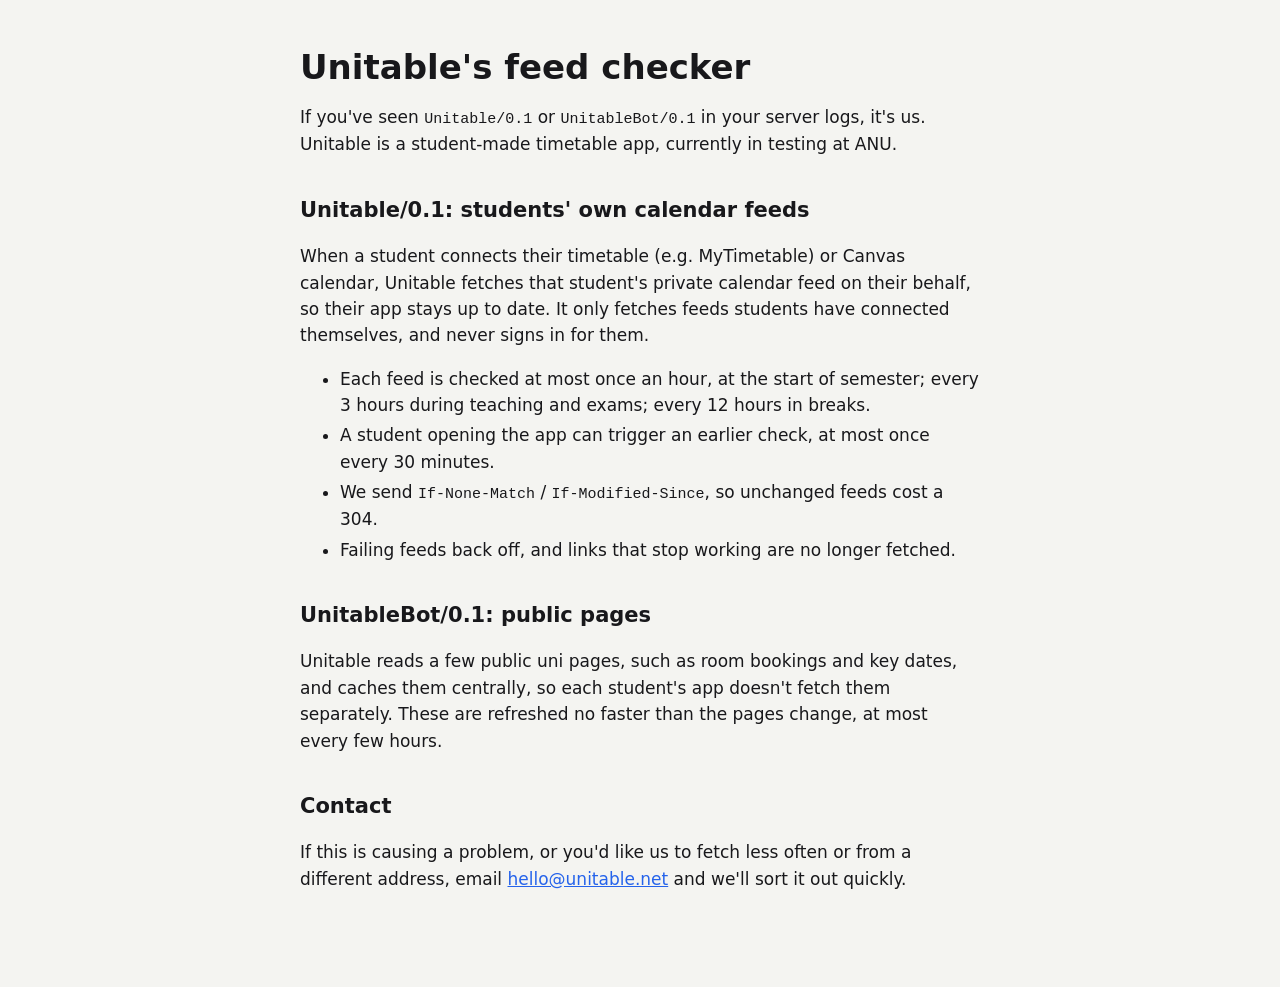
==== bot/index.html @ f1e3ea3b "Move to unitable.net: site contact, bot page, user agents and calendar UIDs" ====
<!doctype html>
<html lang="en-AU">
<head>
<meta charset="utf-8">
<meta name="viewport" content="width=device-width, initial-scale=1">
<title>Unitable's feed checker</title>
<meta name="description" content="What the Unitable and UnitableBot user agents are, how often they fetch, and how to contact us.">
<style>
  :root { --bg: #F4F4F1; --text: #18181B; --muted: #5F5F66; --link: #2563EB; }
  @media (prefers-color-scheme: dark) { :root { --bg: #0E0E10; --text: #F2F2F3; --muted: #A1A1AA; --link: #7AA2FF; } }
  body { margin: 0; background: var(--bg); color: var(--text); font: 17px/1.55 -apple-system, BlinkMacSystemFont, "Segoe UI", Roboto, system-ui, sans-serif; }
  main { max-width: 680px; margin: 0 auto; padding: 48px 16px 80px; }
  h1 { font-size: 34px; line-height: 1.15; margin: 0 0 16px; }
  h2 { font-size: 21px; margin: 36px 0 8px; }
  li { margin: 4px 0; }
  code { font-size: 15px; }
  a { color: var(--link); }
</style>
</head>
<body>
<main>
<h1>Unitable's feed checker</h1>
<p>If you've seen <code>Unitable/0.1</code> or <code>UnitableBot/0.1</code> in your server logs, it's us. Unitable is a student-made timetable app, currently in testing at ANU.</p>

<h2>Unitable/0.1: students' own calendar feeds</h2>
<p>When a student connects their timetable (e.g. MyTimetable) or Canvas calendar, Unitable fetches that student's private calendar feed on their behalf, so their app stays up to date. It only fetches feeds students have connected themselves, and never signs in for them.</p>
<ul>
  <li>Each feed is checked at most once an hour, at the start of semester; every 3 hours during teaching and exams; every 12 hours in breaks.</li>
  <li>A student opening the app can trigger an earlier check, at most once every 30 minutes.</li>
  <li>We send <code>If-None-Match</code> / <code>If-Modified-Since</code>, so unchanged feeds cost a 304.</li>
  <li>Failing feeds back off, and links that stop working are no longer fetched.</li>
</ul>

<h2>UnitableBot/0.1: public pages</h2>
<p>Unitable reads a few public uni pages, such as room bookings and key dates, and caches them centrally, so each student's app doesn't fetch them separately. These are refreshed no faster than the pages change, at most every few hours.</p>

<h2>Contact</h2>
<p>If this is causing a problem, or you'd like us to fetch less often or from a different address, email <a href="mailto:hello@unitable.net">hello@unitable.net</a> and we'll sort it out quickly.</p>
</main>
</body>
</html>
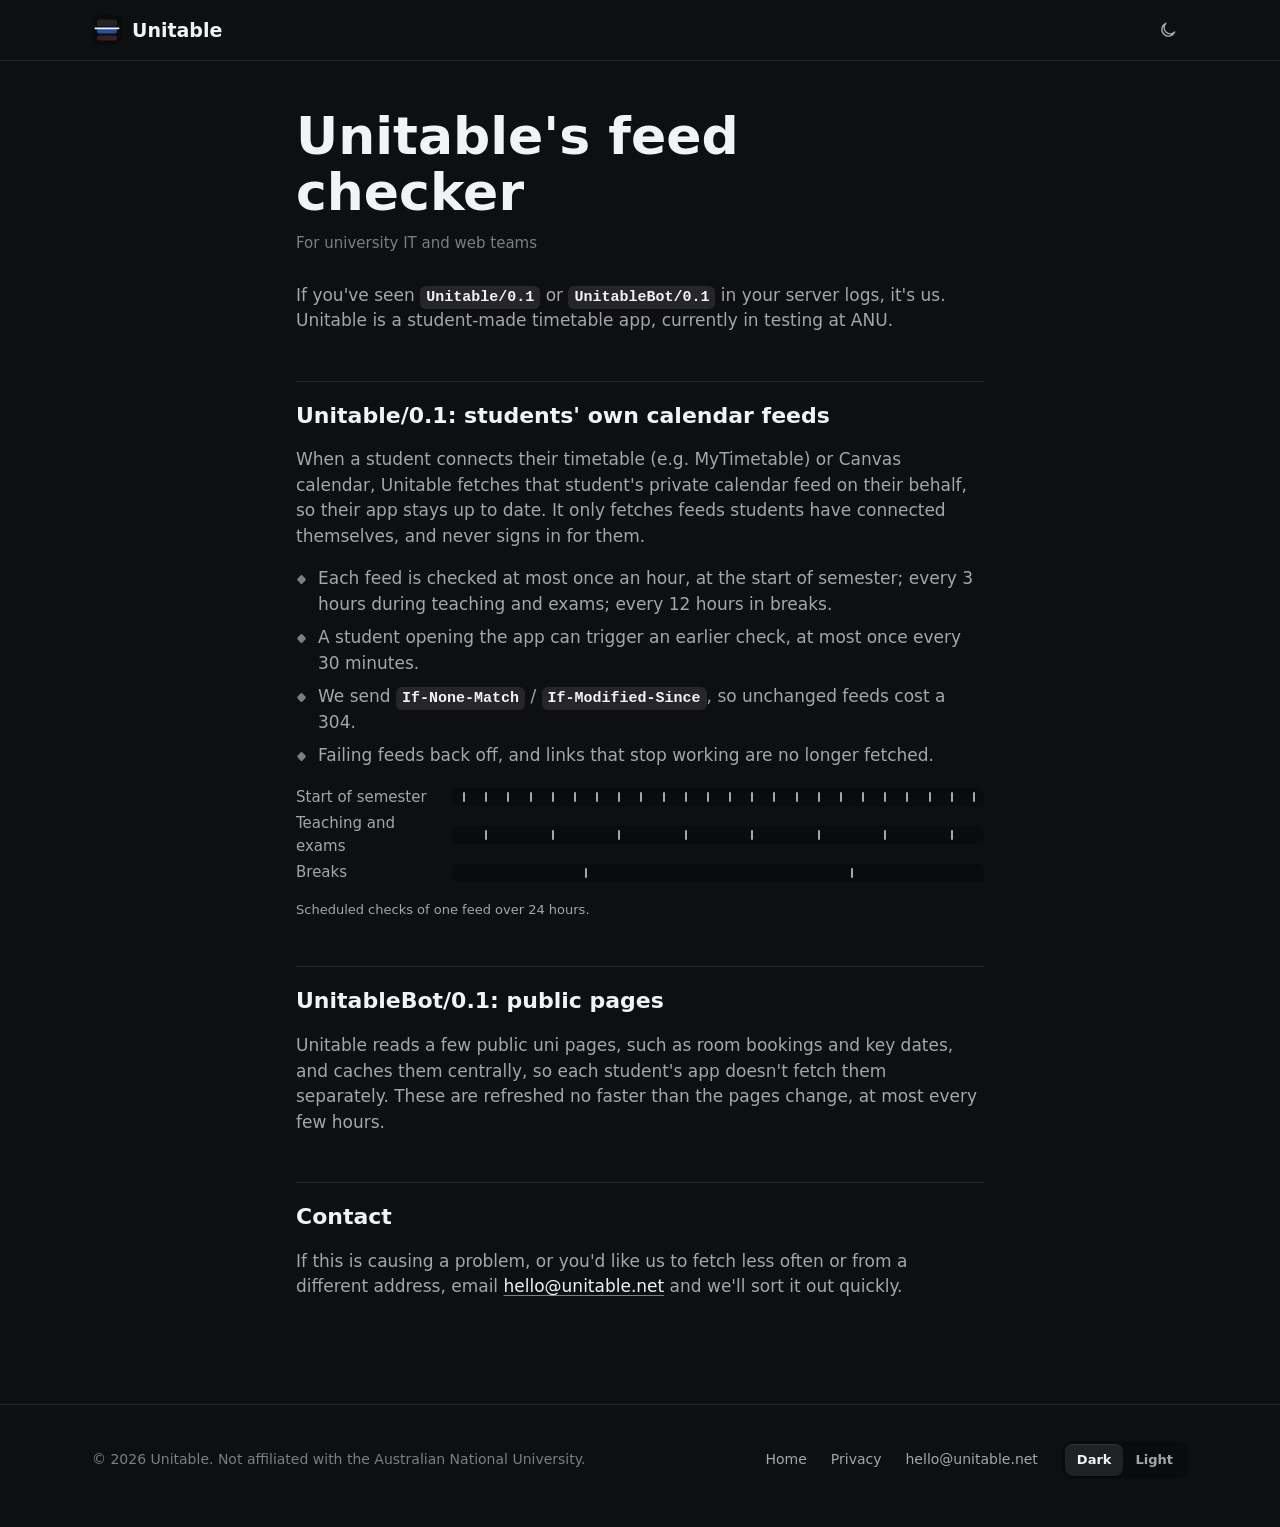
==== commit bdc8b463: "Site: remake unitable.net in the Temporal Tactility identity Dark by default (light is opt-in and re" ====
--- a/bot/index.html
+++ b/bot/index.html
@@ -2,24 +2,46 @@
 <html lang="en-AU">
 <head>
 <meta charset="utf-8">
-<meta name="viewport" content="width=device-width, initial-scale=1">
+<meta name="viewport" content="width=device-width, initial-scale=1, viewport-fit=cover">
 <title>Unitable's feed checker</title>
 <meta name="description" content="What the Unitable and UnitableBot user agents are, how often they fetch, and how to contact us.">
-<style>
-  :root { --bg: #F4F4F1; --text: #18181B; --muted: #5F5F66; --link: #2563EB; }
-  @media (prefers-color-scheme: dark) { :root { --bg: #0E0E10; --text: #F2F2F3; --muted: #A1A1AA; --link: #7AA2FF; } }
-  body { margin: 0; background: var(--bg); color: var(--text); font: 17px/1.55 -apple-system, BlinkMacSystemFont, "Segoe UI", Roboto, system-ui, sans-serif; }
-  main { max-width: 680px; margin: 0 auto; padding: 48px 16px 80px; }
-  h1 { font-size: 34px; line-height: 1.15; margin: 0 0 16px; }
-  h2 { font-size: 21px; margin: 36px 0 8px; }
-  li { margin: 4px 0; }
-  code { font-size: 15px; }
-  a { color: var(--link); }
-</style>
+<meta name="theme-color" content="#0e0f11">
+<link rel="icon" href="/icon.svg" type="image/svg+xml">
+<link rel="apple-touch-icon" href="/apple-touch-icon.png">
+<script>
+  (function () {
+    var d = document.documentElement, q = /[?&]theme=(light|dark)\b/.exec(location.search), t = q && q[1];
+    d.classList.add('js');
+    try { t = t || localStorage.getItem('unitable-theme'); } catch (e) {}
+    if (t === 'light') { d.dataset.theme = 'light'; document.querySelector('meta[name=theme-color]').content = '#f8f9fa'; }
+  })();
+</script>
+<link rel="stylesheet" href="/assets/site.css">
+<script src="/assets/theme.js" defer></script>
 </head>
 <body>
-<main>
+<svg width="0" height="0" style="position:absolute" aria-hidden="true">
+  <symbol id="i-sun" viewBox="0 0 24 24"><circle cx="12" cy="12" r="4"/><path d="M12 2.5v2M12 19.5v2M2.5 12h2M19.5 12h2M5.3 5.3l1.4 1.4M17.3 17.3l1.4 1.4M5.3 18.7l1.4-1.4M17.3 6.7l1.4-1.4"/></symbol>
+  <symbol id="i-moon" viewBox="0 0 24 24"><path d="M20 14.5A8 8 0 1 1 9.5 4a6.5 6.5 0 0 0 10.5 10.5z"/></symbol>
+</svg>
+<a class="skip" href="#main">Skip to content</a>
+
+<header class="nav">
+  <div class="wrap">
+    <a class="brand" href="/" aria-label="Unitable home">
+      <svg viewBox="0 0 30 30" aria-hidden="true"><rect width="30" height="30" rx="8" fill="var(--track)"/><rect x="5" y="4.5" width="20" height="7" rx="2.5" fill="var(--spent)"/><rect x="5" y="13.5" width="20" height="5" rx="2.5" fill="var(--h0-solid)"/><rect x="5" y="20.5" width="20" height="5" rx="2.5" fill="var(--h3-fill)"/><rect x="2.5" y="12.4" width="25" height="1.8" rx=".9" fill="var(--ink)"/></svg>
+      Unitable
+    </a>
+    <button class="theme-btn" type="button" data-theme-toggle aria-label="Use light appearance">
+      <svg class="icon moon"><use href="#i-moon"/></svg>
+      <svg class="icon sun"><use href="#i-sun"/></svg>
+    </button>
+  </div>
+</header>
+
+<main id="main" class="doc">
 <h1>Unitable's feed checker</h1>
+<p class="meta">For university IT and web teams</p>
 <p>If you've seen <code>Unitable/0.1</code> or <code>UnitableBot/0.1</code> in your server logs, it's us. Unitable is a student-made timetable app, currently in testing at ANU.</p>
 
 <h2>Unitable/0.1: students' own calendar feeds</h2>
@@ -30,6 +52,12 @@
   <li>We send <code>If-None-Match</code> / <code>If-Modified-Since</code>, so unchanged feeds cost a 304.</li>
   <li>Failing feeds back off, and links that stop working are no longer fetched.</li>
 </ul>
+<div class="rhythm" role="img" aria-label="Scheduled checks of one feed across a day: 24 at the start of semester, 8 during teaching and exams, 2 in breaks.">
+  <div><span>Start of semester</span><span class="bar" data-every="60"></span></div>
+  <div><span>Teaching and exams</span><span class="bar" data-every="180"></span></div>
+  <div><span>Breaks</span><span class="bar" data-every="720"></span></div>
+</div>
+<p class="fine">Scheduled checks of one feed over 24 hours.</p>
 
 <h2>UnitableBot/0.1: public pages</h2>
 <p>Unitable reads a few public uni pages, such as room bookings and key dates, and caches them centrally, so each student's app doesn't fetch them separately. These are refreshed no faster than the pages change, at most every few hours.</p>
@@ -37,5 +65,29 @@
 <h2>Contact</h2>
 <p>If this is causing a problem, or you'd like us to fetch less often or from a different address, email <a href="mailto:hello@unitable.net">hello@unitable.net</a> and we'll sort it out quickly.</p>
 </main>
+
+<footer>
+  <div class="wrap">
+    <span class="grow">© 2026 Unitable. Not affiliated with the Australian National University.</span>
+    <a href="/">Home</a>
+    <a href="/privacy/">Privacy</a>
+    <a href="mailto:hello@unitable.net">hello@unitable.net</a>
+    <span class="theme-seg" role="group" aria-label="Appearance (dark is recommended)">
+      <button type="button" data-theme-set="dark" aria-pressed="true">Dark</button>
+      <button type="button" data-theme-set="light" aria-pressed="false">Light</button>
+    </span>
+  </div>
+</footer>
+<script>
+  // Draw each rhythm as ticks across a day; static ticks, no animation.
+  document.querySelectorAll('.rhythm .bar').forEach(function (bar) {
+    var every = +bar.dataset.every;
+    for (var m = every / 2; m < 1440; m += every) {
+      var i = document.createElement('i');
+      i.style.left = (m / 1440 * 100) + '%';
+      bar.appendChild(i);
+    }
+  });
+</script>
 </body>
 </html>
--- a/assets/site.css
+++ b/assets/site.css
@@ -0,0 +1,641 @@
+/* Unitable · Temporal Tactility for the web.
+   Tokens mirror apps/flutter/lib/ui/tokens.dart. Dark is the default; light is opt-in.
+   Colour is for courses only: everything else is ink, tone steps and texture. */
+
+:root {
+  color-scheme: dark;
+  --page: #0e0f11;
+  --ground: #131416;
+  --track: #0a0b0c;
+  --sheet: #202124;
+  --bar: #1b1c1f;
+  --hair: rgba(255, 255, 255, 0.09);
+  --ink: #f2f3f5;
+  --ink2: #a2a6ad;
+  --ink3: #7a7e86;
+  --spent: #222327;
+  --spent-ink: #878b92;
+  --hatch: rgba(255, 255, 255, 0.09);
+  --hatch-edge: rgba(255, 255, 255, 0.14);
+  --lip: rgba(255, 255, 255, 0.09);
+  --shade: rgba(0, 0, 0, 0.6);
+  --soft: 0 0 0 transparent;
+  --bezel: #2a2b2f;
+  --urgent: #ff6259;
+  --free: #3fc97a;
+  --ghost: rgba(242, 243, 245, 0.1);
+
+  /* Course hues: accent, fill, ink, solid (accent toward black, as the live slab). */
+  --h0-acc: #2f6feb; --h0-fill: #1e2b45; --h0-ink: #86aeff; --h0-solid: #2250a9;
+  --h1-acc: #2e9d5b; --h1-fill: #1a3324; --h1-ink: #6ad89a; --h1-solid: #217142;
+  --h2-acc: #d9822b; --h2-fill: #37291b; --h2-ink: #ffb866; --h2-solid: #9c5e1f;
+  --h3-acc: #d6455d; --h3-fill: #3b1f26; --h3-ink: #ff8499; --h3-solid: #9a3243;
+  --h4-acc: #8a5cd6; --h4-fill: #2b2440; --h4-ink: #be9cff; --h4-solid: #634299;
+  --h5-acc: #1e9aae; --h5-fill: #163238; --h5-ink: #63d5e5; --h5-solid: #166f7d;
+  --h6-acc: #5457d1; --h6-fill: #24254a; --h6-ink: #a3a5ff; --h6-solid: #3c3e96;
+
+  /* Springs from lib/ui/motion.dart, sampled into CSS linear() easings. */
+  --snap: linear(0, 0.031, 0.11, 0.216, 0.335, 0.455, 0.568, 0.671, 0.761, 0.836, 0.896, 0.944, 0.979, 1.005, 1.022, 1.032, 1.037, 1.038, 1.037, 1.034, 1.03, 1.025, 1.021, 1.016, 1.012, 1.009, 1.006, 1.004, 1);
+  --snap-ms: 300ms;
+  --move: linear(0, 0.035, 0.12, 0.231, 0.352, 0.47, 0.58, 0.676, 0.759, 0.827, 0.881, 0.923, 0.954, 0.977, 0.994, 1.004, 1.01, 1.014, 1.015, 1.015, 1.014, 1.012, 1.01, 1.009, 1.007, 1.005, 1.004, 1.003, 1);
+  --move-ms: 420ms;
+  --page-ease: linear(0, 0.032, 0.11, 0.212, 0.321, 0.429, 0.53, 0.62, 0.698, 0.764, 0.819, 0.864, 0.9, 0.927, 0.949, 0.965, 0.977, 0.986, 0.992, 0.997, 1, 1.001, 1.002, 1.003, 1.003, 1.003, 1.003, 1.002, 1);
+  --page-ms: 450ms;
+  --rise: var(--move);
+  --rise-ms: 520ms;
+
+  --sans: system-ui, -apple-system, BlinkMacSystemFont, "SF Pro Text", "Segoe UI", Roboto, "Helvetica Neue", Arial, sans-serif;
+  --gutter: 16px;
+}
+
+/* Browsers without linear(): a plain ease-out, no overshoot. */
+@supports not (transition-timing-function: linear(0, 1)) {
+  :root { --snap: cubic-bezier(0.2, 0.8, 0.2, 1); --move: cubic-bezier(0.2, 0.8, 0.2, 1); --page-ease: cubic-bezier(0.2, 0.8, 0.2, 1); }
+}
+
+:root[data-theme="light"] {
+  color-scheme: light;
+  --page: #f8f9fa;
+  --ground: #f2f3f5;
+  --track: #e4e6ea;
+  --sheet: #ffffff;
+  --bar: #f8f8f9;
+  --hair: rgba(13, 14, 16, 0.1);
+  --ink: #0d0e10;
+  --ink2: #5b5f66;
+  --ink3: #80848b;
+  --spent: #d7d9dd;
+  --spent-ink: #6e727a;
+  --hatch: rgba(13, 14, 16, 0.07);
+  --hatch-edge: rgba(13, 14, 16, 0.11);
+  --lip: rgba(255, 255, 255, 0.75);
+  --shade: rgba(13, 14, 16, 0.09);
+  --soft: 0 2px 6px rgba(13, 14, 16, 0.08);
+  --bezel: #e9ebee;
+  --urgent: #c8322b;
+  --free: #2e9d5b;
+  --ghost: rgba(13, 14, 16, 0.07);
+
+  --h0-fill: #dce6fb; --h0-ink: #173f8f; --h0-solid: #2a64d4;
+  --h1-fill: #d6eedf; --h1-ink: #1b5e37; --h1-solid: #298d52;
+  --h2-fill: #f7e6d1; --h2-ink: #7a4a12; --h2-solid: #c37527;
+  --h3-fill: #f7dadf; --h3-ink: #8a1f33; --h3-solid: #c13e54;
+  --h4-fill: #e9dff8; --h4-ink: #4f2c8a; --h4-solid: #7c53c1;
+  --h5-fill: #d3ecf0; --h5-ink: #0f5c69; --h5-solid: #1b8b9d;
+  --h6-fill: #e0e0f8; --h6-ink: #2e3089; --h6-solid: #4c4fbc;
+}
+
+.h0 { --acc: var(--h0-acc); --fill: var(--h0-fill); --cink: var(--h0-ink); --solid: var(--h0-solid); }
+.h1 { --acc: var(--h1-acc); --fill: var(--h1-fill); --cink: var(--h1-ink); --solid: var(--h1-solid); }
+.h2 { --acc: var(--h2-acc); --fill: var(--h2-fill); --cink: var(--h2-ink); --solid: var(--h2-solid); }
+.h3 { --acc: var(--h3-acc); --fill: var(--h3-fill); --cink: var(--h3-ink); --solid: var(--h3-solid); }
+.h4 { --acc: var(--h4-acc); --fill: var(--h4-fill); --cink: var(--h4-ink); --solid: var(--h4-solid); }
+.h5 { --acc: var(--h5-acc); --fill: var(--h5-fill); --cink: var(--h5-ink); --solid: var(--h5-solid); }
+.h6 { --acc: var(--h6-acc); --fill: var(--h6-fill); --cink: var(--h6-ink); --solid: var(--h6-solid); }
+
+/* ---------- Base ---------- */
+
+*, *::before, *::after { box-sizing: border-box; }
+html { -webkit-text-size-adjust: 100%; text-size-adjust: 100%; scroll-padding-top: 76px; }
+body {
+  margin: 0;
+  background: var(--page);
+  color: var(--ink);
+  font: 17px/1.5 var(--sans);
+  -webkit-font-smoothing: antialiased;
+  overflow-x: hidden;
+}
+a { color: inherit; }
+img, svg { display: block; }
+button { font: inherit; color: inherit; background: none; border: 0; padding: 0; margin: 0; cursor: pointer; text-align: inherit; }
+:focus-visible { outline: 2px solid var(--ink); outline-offset: 3px; border-radius: 6px; }
+.tab-num, time { font-variant-numeric: tabular-nums; }
+.sr { position: absolute; width: 1px; height: 1px; overflow: hidden; clip: rect(0 0 0 0); clip-path: inset(50%); white-space: nowrap; }
+.skip { position: absolute; left: 16px; top: -60px; z-index: 50; background: var(--ink); color: var(--ground); padding: 10px 14px; border-radius: 10px; font-weight: 600; text-decoration: none; }
+.skip:focus { top: 12px; }
+.icon { width: 1em; height: 1em; fill: none; stroke: currentColor; stroke-width: 1.7; stroke-linecap: round; stroke-linejoin: round; flex: none; }
+
+.wrap { width: 100%; max-width: 1160px; margin: 0 auto; padding: 0 var(--gutter); }
+@media (min-width: 720px) { .wrap { padding: 0 32px; } }
+
+/* ---------- Controls ---------- */
+
+.btn {
+  display: inline-flex; align-items: center; justify-content: center; gap: 8px;
+  min-height: 48px; padding: 0 20px; border-radius: 12px;
+  background: var(--ink); color: var(--ground);
+  font-weight: 600; font-size: 17px; text-decoration: none; white-space: nowrap;
+  transition: transform var(--snap-ms) var(--snap), opacity 0.15s;
+}
+.btn:active, .ghost:active, .chip:active, .press:active { transform: scale(0.96); }
+.btn.small { min-height: 36px; padding: 0 14px; font-size: 15px; border-radius: 10px; }
+.ghost {
+  display: inline-flex; align-items: center; gap: 6px;
+  min-height: 34px; padding: 0 12px; border-radius: 10px;
+  background: var(--ghost); color: var(--ink);
+  box-shadow: inset 0 1px 0 var(--lip);
+  font-size: 13px; font-weight: 600; text-decoration: none; white-space: nowrap;
+  transition: transform var(--snap-ms) var(--snap);
+}
+.ghost.big { min-height: 48px; padding: 0 20px; font-size: 17px; border-radius: 12px; gap: 8px; }
+.ghost .icon { font-size: 14px; }
+
+.chip {
+  display: inline-flex; align-items: center; min-height: 34px; padding: 0 12px; border-radius: 10px;
+  background: var(--ghost); color: var(--ink); font-size: 13px; font-weight: 600; white-space: nowrap;
+  transition: transform var(--snap-ms) var(--snap), background-color 0.15s, color 0.15s;
+}
+.chip[aria-pressed="true"], .chip[aria-checked="true"] { background: var(--ink); color: var(--ground); }
+.chips { display: flex; gap: 8px; overflow-x: auto; scrollbar-width: none; padding: 2px; margin: -2px; }
+.chips::-webkit-scrollbar { display: none; }
+
+.inkcircle { display: grid; place-items: center; width: 40px; height: 40px; border-radius: 50%; background: var(--ink); color: var(--ground); flex: none; transition: transform var(--snap-ms) var(--snap); }
+.inkcircle:active { transform: scale(0.92); }
+.inkcircle .icon { font-size: 18px; }
+
+/* ---------- Nav ---------- */
+
+.nav { position: sticky; top: 0; z-index: 20; background: var(--page); box-shadow: 0 1px 0 var(--hair); }
+.nav .wrap { display: flex; align-items: center; gap: 8px; height: 60px; }
+.brand { display: flex; align-items: center; gap: 10px; font-weight: 700; font-size: 19px; text-decoration: none; margin-right: auto; }
+.brand svg { width: 30px; height: 30px; border-radius: 8px; }
+.nav .links { display: none; gap: 4px; }
+.nav .links a { color: var(--ink2); text-decoration: none; font-size: 15px; font-weight: 500; padding: 8px 10px; border-radius: 8px; }
+.nav .links a:hover { color: var(--ink); }
+@media (min-width: 760px) { .nav .links { display: flex; } }
+.theme-btn { display: grid; place-items: center; width: 40px; height: 40px; border-radius: 10px; color: var(--ink2); }
+.theme-btn:hover { color: var(--ink); background: var(--ghost); }
+.theme-btn .icon { font-size: 20px; }
+.theme-btn .sun { display: none; }
+:root[data-theme="light"] .theme-btn .sun { display: block; }
+:root[data-theme="light"] .theme-btn .moon { display: none; }
+
+/* ---------- Type ---------- */
+
+h1, h2, h3 { margin: 0; font-weight: 700; }
+h1 { font-size: clamp(44px, 10.5vw, 86px); line-height: 1.02; }
+h2 { font-size: clamp(32px, 5.4vw, 52px); line-height: 1.06; }
+h3 { font-size: 19px; line-height: 1.3; font-weight: 600; }
+.dim { color: var(--ink2); }
+.lead { font-size: clamp(18px, 2.2vw, 21px); color: var(--ink2); max-width: 32em; margin: 20px 0 28px; }
+.kicker { display: inline-flex; align-items: center; gap: 8px; color: var(--ink2); font-size: 15px; font-weight: 600; margin-bottom: 16px; }
+.kicker .icon { font-size: 20px; }
+.sub { color: var(--ink2); font-size: 19px; max-width: 30em; margin: 16px 0 0; }
+.fine { font-size: 13px; color: var(--ink3); }
+.points { list-style: none; padding: 0; margin: 24px 0 0; display: grid; gap: 10px; color: var(--ink2); }
+.points li { display: flex; gap: 12px; }
+.points li::before { content: ""; flex: none; width: 8px; height: 8px; margin-top: 9px; transform: rotate(45deg); border-radius: 1.5px; background: var(--ink3); }
+
+/* ---------- Hero ---------- */
+
+.hero { padding: 40px 0 56px; }
+.hero .wrap { display: grid; gap: 40px; align-items: start; }
+.hero-copy { padding-top: 8px; }
+.eyebrow { display: inline-flex; align-items: center; gap: 10px; color: var(--ink2); font-size: 15px; font-weight: 500; margin-bottom: 18px; }
+.eyebrow .mini { width: 26px; height: 22px; }
+.cta { display: flex; flex-wrap: wrap; gap: 12px; }
+.note { margin-top: 16px; font-size: 14px; color: var(--ink3); }
+.hero-demo { display: flex; flex-direction: column; align-items: center; gap: 14px; min-width: 0; }
+@media (min-width: 960px) {
+  .hero { padding: 64px 0 88px; }
+  .hero .wrap { grid-template-columns: minmax(0, 1fr) 440px; gap: 64px; }
+  .hero-copy { position: sticky; top: 120px; padding-top: 72px; }
+}
+
+/* Arrival: the hero's parts rise in layers, once. Without JS nothing is hidden. */
+.js .rise { animation: rise var(--rise-ms) var(--rise) both; animation-delay: calc(var(--i, 0) * 55ms + 60ms); }
+@keyframes rise { from { opacity: 0; transform: translateY(22px); } to { opacity: 1; transform: none; } }
+@keyframes fade { from { opacity: 0; } to { opacity: 1; } }
+
+/* ---------- The phone ---------- */
+
+.phone {
+  width: min(424px, 100%);
+  border-radius: 52px;
+  padding: 9px;
+  background: #050506;
+  box-shadow: 0 0 0 1px var(--bezel), var(--soft);
+}
+:root[data-theme="light"] .phone { box-shadow: 0 0 0 1px rgba(13, 14, 16, 0.25), 0 24px 48px rgba(13, 14, 16, 0.14); }
+.screen { position: relative; background: var(--ground); border-radius: 43px; overflow: hidden; display: flex; flex-direction: column; }
+.status { display: flex; align-items: center; justify-content: space-between; height: 50px; padding: 6px 30px 0 34px; font-size: 16px; font-weight: 600; }
+.status .island { position: absolute; left: 50%; top: 11px; width: 108px; height: 31px; margin-left: -54px; background: #000; border-radius: 20px; }
+.status .bars { display: flex; gap: 6px; align-items: center; }
+.status .bars svg { height: 12px; width: auto; fill: currentColor; }
+@media (max-width: 459px) {
+  .phone { width: calc(100% + 8px); margin: 0 -4px; border-radius: 30px; padding: 0; background: none; box-shadow: 0 0 0 3px var(--bezel); }
+  :root[data-theme="light"] .phone { box-shadow: 0 0 0 3px var(--bezel), var(--soft); }
+  .screen { border-radius: 28px; }
+  .status { display: none; }
+  .app { padding-top: 18px; }
+}
+
+.app { padding: 8px 14px 0 6px; }
+.app-head { padding: 0 2px 0 10px; }
+.dateline { font-size: 15px; color: var(--ink2); }
+.answer { font-size: clamp(22px, 6.6vw, 28px); line-height: 1.15; font-weight: 700; font-variant-numeric: tabular-nums; margin: 2px 0 4px; min-height: 1.15em; }
+.answer .c { color: var(--cink); }
+.answer .d { color: var(--ink2); }
+.answer .u { color: var(--urgent); }
+.answer-sub { font-size: 15px; color: var(--ink2); min-height: 1.3em; line-height: 1.3; }
+.answer-sub .c { color: var(--cink); }
+.answer-sub .u { color: var(--urgent); font-weight: 600; }
+
+/* Day ruler: each weekday as a miniature track. */
+.ruler { position: relative; display: grid; grid-template-columns: repeat(5, 1fr); margin: 16px 0 14px 10px; }
+.ruler button { display: flex; flex-direction: column; align-items: center; gap: 5px; padding: 2px 0 10px; min-height: 44px; border-radius: 10px; }
+.ruler .wd { font-size: 12px; font-weight: 600; color: var(--ink3); }
+.ruler .num { font-size: 17px; font-weight: 500; color: var(--ink2); font-variant-numeric: tabular-nums; }
+.ruler [aria-current="date"] .wd, .ruler [aria-pressed="true"] .wd { color: var(--ink); }
+.ruler [aria-pressed="true"] .num { color: var(--ink); font-weight: 600; }
+.ruler .mark { position: absolute; left: 0; bottom: 2px; width: 20%; display: flex; justify-content: center; pointer-events: none; transition: transform var(--snap-ms) var(--snap); }
+.ruler .mark::before { content: ""; width: 20px; height: 2.5px; border-radius: 2px; background: var(--ink); }
+.mini { position: relative; width: 26px; height: 22px; border-radius: 5px; background: var(--track); overflow: hidden; }
+.mini i { position: absolute; left: 3px; right: 3px; border-radius: 1.5px; background: var(--acc); min-height: 2px; }
+.mini i.gone { background: var(--ink3); opacity: 0.45; }
+.mini b { position: absolute; left: 0; right: 0; height: 1.5px; background: var(--ink); }
+
+/* The day: a time column and a recessed track. */
+.day-wrap { position: relative; }
+.day { position: relative; padding-left: 60px; transition: opacity 0.18s; }
+.day.enter { animation: day-in var(--page-ms) var(--page-ease) both; }
+.day.enter.back { animation-name: day-in-back; }
+@keyframes day-in { from { opacity: 0; transform: translateX(28px); } to { opacity: 1; transform: none; } }
+@keyframes day-in-back { from { opacity: 0; transform: translateX(-28px); } to { opacity: 1; transform: none; } }
+.track { position: relative; background: var(--track); border-radius: 14px; padding: 4px; display: flex; flex-direction: column; gap: 4px; }
+.piece { position: relative; }
+.tlabel { position: absolute; left: -64px; width: 52px; top: 1px; text-align: right; font-size: 15px; font-weight: 600; line-height: 1.2; color: var(--ink); font-variant-numeric: tabular-nums; pointer-events: none; }
+.tlabel small { display: block; font-size: 12px; font-weight: 400; color: var(--ink3); }
+.tlabel.past { color: var(--ink3); }
+.day-end { padding: 8px 0 0 64px; font-size: 13px; color: var(--ink3); font-variant-numeric: tabular-nums; }
+
+/* Now line: 2 px ink with an ink time tab. */
+.now { position: absolute; left: -10px; right: -4px; height: 2px; margin-top: -1px; background: var(--ink); z-index: 3; pointer-events: none; }
+.now-tab { position: absolute; left: -54px; top: -9px; width: 52px; display: flex; justify-content: flex-end; }
+.now-tab span { height: 20px; padding: 0 6px; border-radius: 6px; background: var(--ink); color: var(--ground); font-size: 12px; font-weight: 700; line-height: 20px; font-variant-numeric: tabular-nums; box-shadow: 0 0 0 3px var(--ground); }
+.now.outside { position: relative; left: 50px; right: auto; width: calc(100% - 50px); margin: 10px 0; }
+.now.outside .now-tab { left: -54px; }
+
+/* Slabs */
+.slab {
+  position: relative; border-radius: 10px; overflow: hidden;
+  background: var(--fill);
+  box-shadow: 0 1px 0 var(--shade), var(--soft), 0 0 0 0 var(--bezel);
+  transition: box-shadow var(--move-ms) var(--move), background-color 0.2s;
+}
+.slab::after { content: ""; position: absolute; inset: 0; border-radius: inherit; box-shadow: inset 0 1px 0 var(--lip); pointer-events: none; z-index: 2; }
+.slab.open { box-shadow: 0 1px 0 var(--shade), var(--soft), 0 0 0 3px var(--bezel); }
+.slab.live { background: var(--solid); }
+.slab.past { background: var(--spent); }
+.slab .spent { position: absolute; left: 0; right: 0; top: 0; height: var(--sp, 0px); background: var(--spent); }
+.slab .hit { position: absolute; left: 0; right: 0; top: 0; height: var(--bh); z-index: 1; border-radius: 10px; }
+.slab .hit:focus-visible { outline-offset: -2px; }
+.hd { position: absolute; left: 0; right: 0; top: 0; height: var(--bh); padding: 7px 10px 5px; pointer-events: none; }
+.hd.a { clip-path: inset(var(--sp, 0px) 0 0 0); }
+.hd.s { clip-path: inset(0 0 calc(var(--bh) - var(--sp, 0px)) 0); }
+.hd .l1 { display: flex; align-items: baseline; gap: 8px; white-space: nowrap; }
+.hd .code { font-size: 17px; font-weight: 700; font-variant-numeric: tabular-nums; }
+.hd .act { font-size: 15px; font-weight: 500; overflow: hidden; text-overflow: ellipsis; flex: 1; min-width: 0; }
+.hd .l2 { margin-top: 2px; font-size: 13px; white-space: nowrap; overflow: hidden; text-overflow: ellipsis; }
+.hd .who { display: flex; gap: 4px; margin-top: 6px; }
+/* Inks: ahead (on course colour) and spent (on grey). */
+.hd.a .code { color: var(--cink); } .hd.a .act { color: var(--ink); } .hd.a .l2 { color: var(--ink2); }
+.live .hd.a .code, .live .hd.a .act { color: #fff; } .live .hd.a .l2 { color: rgba(255, 255, 255, 0.82); }
+.hd.s .code { color: var(--cink); } .hd.s .act { color: var(--ink2); } .hd.s .l2 { color: var(--ink3); }
+.past .hd.s .code, .past .hd.s .act, .past .hd.s .l2 { color: var(--spent-ink); }
+.left-tag { position: absolute; right: 10px; z-index: 1; font-size: 12px; font-weight: 600; color: #fff; font-variant-numeric: tabular-nums; pointer-events: none; }
+.slab .body { height: var(--bh); }
+.dt { height: 0; overflow: hidden; transition: height var(--move-ms) var(--move); position: relative; z-index: 1; }
+.dt-in { padding: 2px 10px 10px; display: grid; gap: 8px; opacity: 0; transition: opacity 0.12s; }
+.open .dt-in { opacity: 1; transition: opacity 0.16s 0.12s; }
+.dt-rule { height: 1px; background: currentColor; opacity: 0.18; margin: 0 0 4px; }
+.dt .when { font-size: 13px; font-weight: 600; font-variant-numeric: tabular-nums; }
+.dt .when span { font-weight: 400; opacity: 0.8; }
+.dt .where { font-size: 15px; font-weight: 600; line-height: 1.3; }
+.dt .where small { display: block; font-size: 13px; font-weight: 400; opacity: 0.8; }
+.dt .with { display: flex; align-items: center; gap: 8px; font-size: 13px; }
+.dt .acts { display: flex; gap: 8px; margin-top: 2px; }
+.slab:not(.live) .dt { color: var(--ink); }
+.slab.past .dt { color: var(--spent-ink); }
+.live .dt { color: #fff; }
+.live .dt .ghost { background: rgba(255, 255, 255, 0.16); color: #fff; box-shadow: inset 0 1px 0 rgba(255, 255, 255, 0.12); }
+
+/* Avatars with a free dot in a cut-out ring. */
+.av { position: relative; display: inline-grid; place-items: center; width: var(--s, 24px); height: var(--s, 24px); border-radius: 50%; background: var(--acc); color: #fff; font-size: calc(var(--s, 24px) * 0.38); font-weight: 700; flex: none; }
+.av.free::after { content: ""; position: absolute; right: -2px; bottom: -2px; width: calc(var(--s, 24px) * 0.38); height: calc(var(--s, 24px) * 0.38); border-radius: 50%; background: var(--free); box-shadow: 0 0 0 2px var(--ring, var(--ground)); }
+
+/* Pleats: free time as open hatched texture, with the app's only dashed edge. */
+.pleat { position: relative; border-radius: 10px; transition: height var(--move-ms) var(--move); }
+.pleat::before, .pleat .shared {
+  content: ""; position: absolute; inset: 0; border-radius: inherit; background: var(--hatch); pointer-events: none;
+  -webkit-mask: url("data:image/svg+xml,%3Csvg xmlns='http://www.w3.org/2000/svg' width='9' height='9'%3E%3Cpath d='M-1 1l2-2M0 9l9-9M8 10l2-2' stroke='%23000' stroke-width='1.1'/%3E%3C/svg%3E") 0 0 / 9px 9px;
+  mask: url("data:image/svg+xml,%3Csvg xmlns='http://www.w3.org/2000/svg' width='9' height='9'%3E%3Cpath d='M-1 1l2-2M0 9l9-9M8 10l2-2' stroke='%23000' stroke-width='1.1'/%3E%3C/svg%3E") 0 0 / 9px 9px;
+}
+.pleat .shared { inset: auto 0; top: var(--s0); bottom: var(--s1); border-radius: 0; -webkit-mask-position: 4.5px 0; mask-position: 4.5px 0; opacity: var(--open, 0); transition: opacity 0.2s; }
+.pleat .edge { position: absolute; inset: 0; border: 1px dashed var(--hatch-edge); border-radius: inherit; pointer-events: none; }
+.pleat .hit { position: absolute; inset: 0; border-radius: inherit; z-index: 1; }
+.pleat .hit:focus-visible { outline-offset: -2px; }
+.pleat .txt { position: relative; padding: 8px 44px 0 12px; pointer-events: none; }
+.pleat .t1 { font-size: 15px; font-weight: 600; color: var(--ink2); line-height: 1.25; }
+.pleat .t2 { font-size: 13px; color: var(--ink3); white-space: nowrap; overflow: hidden; text-overflow: ellipsis; font-variant-numeric: tabular-nums; }
+.pleat .av { position: absolute; right: 12px; top: 12px; }
+.pleat .marks { position: absolute; inset: 0; pointer-events: none; opacity: var(--open, 0); transition: opacity 0.2s; }
+.pleat .marks span { position: absolute; right: 12px; font-size: 12px; color: var(--ink3); margin-top: -8px; }
+.pleat .rooms { position: absolute; left: 12px; bottom: 12px; z-index: 2; opacity: var(--open, 0); visibility: hidden; transition: opacity 0.2s, visibility 0s 0.2s; }
+.pleat.unfolded .rooms { visibility: visible; transition: opacity 0.2s 0.1s, visibility 0s; }
+.pleat.short .txt { padding-top: 6px; }
+.brk { position: absolute; top: 50%; width: 10px; height: 14px; margin-top: -7px; opacity: var(--fold, 1); transition: opacity 0.2s; pointer-events: none; }
+.brk.l { left: -7px; } .brk.r { right: -7px; }
+.brk path { fill: none; stroke-linecap: round; }
+.brk .bg { stroke: var(--track); stroke-width: 4; }
+.brk .fg { stroke: var(--ink3); stroke-width: 1.2; }
+
+/* Deadline stakes under the day. */
+.stakes { padding: 12px 0 6px; }
+.stakes h4 { margin: 8px 0 2px 64px; font-size: 13px; font-weight: 600; color: var(--ink2); }
+.stake { display: grid; grid-template-columns: 52px 22px minmax(0, 1fr) auto; gap: 0 10px; align-items: center; height: 40px; padding-right: 4px; font-size: 13px; }
+.stake .t { text-align: right; color: var(--urgent); font-weight: 600; font-variant-numeric: tabular-nums; }
+.stake .ti { white-space: nowrap; overflow: hidden; text-overflow: ellipsis; color: var(--ink2); }
+.stake .ti b { color: var(--ink); font-weight: 600; }
+.stake .ti .c { color: var(--cink); margin-left: 6px; }
+.stake .w { color: var(--ink2); }
+.stake .w.soon { color: var(--ink); font-weight: 600; }
+.stake .w.urgent { color: var(--urgent); font-weight: 600; }
+.tile { display: grid; place-items: center; width: var(--s, 22px); height: var(--s, 22px); border-radius: calc(var(--s, 22px) * 0.3); background: var(--fill); color: var(--cink); flex: none; transition: background-color 0.2s, color 0.2s, transform var(--snap-ms) var(--snap); }
+.tile .icon { font-size: calc(var(--s, 22px) * 0.6); stroke-width: 1.8; }
+.tile.soon { background: var(--ink); color: var(--ground); }
+.tile.urgent { background: var(--urgent); color: #fff; }
+.tile.done { background: var(--track); color: var(--ink3); }
+
+/* Tab bar */
+.tabbar { margin-top: 10px; display: grid; grid-template-columns: repeat(5, 1fr); background: var(--bar); box-shadow: 0 -1px 0 var(--hair); padding: 8px 4px 22px; }
+.tabbar a { display: flex; flex-direction: column; align-items: center; gap: 3px; font-size: 10px; font-weight: 500; color: var(--ink3); text-decoration: none; position: relative; padding-bottom: 6px; }
+.tabbar a .icon { font-size: 22px; stroke-width: 1.5; }
+.tabbar a[aria-current] { color: var(--ink); font-weight: 600; }
+.tabbar a[aria-current]::after { content: ""; position: absolute; bottom: 0; width: 20px; height: 2.5px; border-radius: 2px; background: var(--ink); }
+@media (max-width: 459px) { .tabbar { padding-bottom: 12px; } }
+
+/* Demo clock under the phone. */
+.clock { width: min(424px, 100%); display: grid; grid-template-columns: 40px 1fr; gap: 6px 12px; align-items: center; }
+.clock .read { display: flex; justify-content: space-between; font-size: 13px; color: var(--ink3); grid-column: 2; }
+.clock .read b { color: var(--ink); font-weight: 600; font-variant-numeric: tabular-nums; white-space: nowrap; }
+.clock .inkcircle { grid-row: span 2; }
+.range { -webkit-appearance: none; appearance: none; width: 100%; height: 28px; margin: 0; background: transparent; cursor: pointer; }
+.range::-webkit-slider-runnable-track { height: 22px; border-radius: 7px; background: var(--rbg, var(--track)); }
+.range::-moz-range-track { height: 22px; border-radius: 7px; background: var(--rbg, var(--track)); }
+.range::-webkit-slider-thumb { -webkit-appearance: none; width: 4px; height: 32px; margin-top: -5px; border-radius: 2px; background: var(--ink); box-shadow: 0 0 0 3px var(--ground); }
+.range::-moz-range-thumb { width: 4px; height: 32px; border: 0; border-radius: 2px; background: var(--ink); box-shadow: 0 0 0 3px var(--ground); }
+.range:focus-visible { outline: none; }
+.range:focus-visible::-webkit-slider-runnable-track { outline: 2px solid var(--ink); outline-offset: 3px; }
+.range:focus-visible::-moz-range-track { outline: 2px solid var(--ink); outline-offset: 3px; }
+
+/* ---------- Sections ---------- */
+
+.section { padding: 72px 0; box-shadow: 0 -1px 0 var(--hair); }
+@media (min-width: 960px) { .section { padding: 112px 0; } }
+.feature .wrap { display: grid; gap: 36px; align-items: center; }
+@media (min-width: 960px) {
+  .feature .wrap { grid-template-columns: minmax(0, 5fr) minmax(0, 6fr); gap: 72px; }
+  .feature.flip .copy { order: 2; }
+}
+.center { text-align: center; }
+.center .sub { margin-left: auto; margin-right: auto; }
+
+/* A demo surface: the app's ground, lifted off the page by a tone step and a lit edge. */
+.panel { background: var(--ground); border-radius: 24px; padding: 22px 16px 18px; box-shadow: inset 0 1px 0 var(--lip), 0 0 0 1px var(--hair), var(--soft); min-width: 0; }
+@media (min-width: 560px) { .panel { padding: 26px 24px 22px; } }
+.panel .answer { font-size: 26px; }
+.panel .eyeline { font-size: 13px; color: var(--ink2); margin-bottom: 2px; }
+.label { font-size: 13px; font-weight: 600; color: var(--ink2); margin: 22px 0 10px; display: flex; justify-content: space-between; align-items: baseline; }
+
+/* Answer-first moments */
+.moments { list-style: none; margin: 0; padding: 0; }
+.moments li { display: grid; grid-template-columns: 64px minmax(0, 1fr); gap: 2px 12px; padding: 14px 0; box-shadow: 0 1px 0 var(--hair); }
+.moments li:last-child { box-shadow: none; }
+.moments .now-tab { position: static; width: auto; grid-row: span 2; align-self: start; padding-top: 4px; }
+.moments .answer { font-size: 22px; margin: 0; }
+.moments .answer-sub { font-size: 13px; }
+.moments li.is-now .now-tab span { box-shadow: none; }
+.moments li:not(.is-now) .now-tab span { background: var(--track); color: var(--ink2); box-shadow: none; }
+
+/* Week view: the same tracks, side by side. */
+.week { display: grid; grid-template-columns: 22px repeat(5, minmax(0, 1fr)); gap: 0 6px; }
+.week .wh { text-align: center; padding-bottom: 8px; font-size: 12px; font-weight: 600; color: var(--ink3); line-height: 1.25; }
+.week .wh b { display: block; font-size: 17px; font-weight: 500; color: var(--ink2); font-variant-numeric: tabular-nums; }
+.week .wh.today { color: var(--ink); }
+.week .wh.today b { color: var(--ink); font-weight: 600; }
+.week .axis { position: relative; }
+.week .axis span { position: absolute; right: 0; font-size: 12px; color: var(--ink3); margin-top: -8px; font-variant-numeric: tabular-nums; }
+.wcol { position: relative; background: var(--track); border-radius: 12px; }
+.wslab { position: absolute; left: 4px; right: 4px; border-radius: 8px; background: var(--fill); padding: 5px 6px; overflow: hidden; box-shadow: inset 0 1px 0 var(--lip), 0 1px 0 var(--shade), var(--soft); text-align: left; transition: transform var(--snap-ms) var(--snap); }
+.wslab:active { transform: scale(0.96); }
+.wslab .spent { position: absolute; left: 0; right: 0; top: 0; height: var(--sp, 0px); background: var(--spent); }
+.wslab .wt { position: absolute; inset: 0; padding: 5px 6px; }
+.wslab .wt.a { clip-path: inset(var(--sp, 0px) 0 0 0); }
+.wslab .wt.s { clip-path: inset(0 0 calc(100% - var(--sp, 0px)) 0); }
+.wslab .wt span { display: block; line-height: 1.1; }
+.wslab .cl { font-size: 11px; font-weight: 600; color: var(--cink); }
+.wslab .cn { font-size: 17px; font-weight: 700; color: var(--cink); font-variant-numeric: tabular-nums; }
+.wslab .ca { font-size: 12px; color: var(--ink2); margin-top: 2px; white-space: nowrap; overflow: hidden; text-overflow: ellipsis; }
+.wslab.past { background: var(--spent); }
+.wslab.past .wt span { color: var(--spent-ink); }
+.wslab.live { background: var(--solid); }
+.wslab.live .wt.a .cl, .wslab.live .wt.a .cn { color: #fff; }
+.wslab.live .wt.a .ca { color: rgba(255, 255, 255, 0.82); }
+.wslab.live .wt.s .ca { color: var(--ink3); }
+.wcol .wnow { position: absolute; left: -3px; right: -3px; height: 2px; margin-top: -1px; background: var(--ink); z-index: 2; pointer-events: none; }
+@media (max-width: 420px) { .wslab .cn { font-size: 15px; } .wslab .wt { padding: 4px 5px; } }
+
+/* Due */
+.runway { position: relative; height: 58px; margin: 18px 0 6px; }
+.runway .bed { position: absolute; left: 0; right: 0; top: 14px; height: 18px; border-radius: 9px; background: var(--track); }
+.runway .mon { position: absolute; top: 14px; width: 1px; height: 18px; background: var(--hair); }
+.runway .lbl { position: absolute; top: 38px; font-size: 12px; color: var(--ink3); white-space: nowrap; }
+.runway .lbl.today { color: var(--ink); font-weight: 600; }
+.runway .rnow { position: absolute; top: 10px; width: 2px; height: 26px; background: var(--ink); margin-left: -1px; }
+.runway .dia { position: absolute; top: 17px; width: 12px; height: 12px; margin-left: -6px; transform: rotate(45deg); border-radius: 2px; background: var(--acc); box-shadow: 0 0 0 2px var(--track); transition: opacity 0.2s, transform var(--snap-ms) var(--snap); }
+.runway .dia.urgent { background: var(--urgent); }
+.runway .dia.off { opacity: 0.18; }
+.runway .dia.done { opacity: 0; transform: rotate(45deg) scale(0.4); }
+.group { background: var(--sheet); border-radius: 16px; box-shadow: inset 0 1px 0 var(--lip), var(--soft); overflow: hidden; }
+.row { display: grid; grid-template-columns: auto minmax(0, 1fr) auto; gap: 12px; align-items: center; padding: 10px 14px; min-height: 56px; box-shadow: 0 1px 0 var(--hair); }
+.row:last-child { box-shadow: none; }
+.row .tt { font-size: 15px; font-weight: 600; line-height: 1.25; white-space: nowrap; overflow: hidden; text-overflow: ellipsis; }
+.row .ss { font-size: 13px; color: var(--ink3); white-space: nowrap; overflow: hidden; text-overflow: ellipsis; }
+.row .ss .c { color: var(--cink); }
+.row .ww { text-align: right; font-size: 13px; font-weight: 600; font-variant-numeric: tabular-nums; }
+.row .ww small { display: block; font-size: 12px; font-weight: 400; color: var(--ink3); }
+.row .ww.urgent { color: var(--urgent); }
+.row.done .tt { color: var(--ink3); text-decoration: line-through; text-decoration-color: var(--ink3); }
+.row .tilebtn { border-radius: 10px; padding: 7px; margin: -7px; }
+.row .tilebtn:active .tile { transform: scale(0.9); }
+.row[hidden] { display: none; }
+.empty { padding: 16px 14px; font-size: 15px; color: var(--ink3); }
+.more { display: flex; width: 100%; justify-content: center; padding: 14px; font-size: 15px; font-weight: 600; color: var(--ink2); box-shadow: 0 -1px 0 var(--hair); }
+.more:hover { color: var(--ink); }
+
+/* Rooms */
+.search { display: flex; align-items: center; gap: 10px; height: 46px; padding: 0 14px; border-radius: 12px; background: var(--sheet); box-shadow: inset 0 1px 0 var(--lip), var(--soft); color: var(--ink3); margin: 16px 0 12px; }
+.search .icon { font-size: 18px; }
+.search input { flex: 1; min-width: 0; height: 100%; border: 0; background: none; color: var(--ink); font: inherit; font-size: 16px; outline: none; }
+.search input::placeholder { color: var(--ink3); }
+.search:focus-within { box-shadow: inset 0 1px 0 var(--lip), 0 0 0 2px var(--ink); }
+.bld { box-shadow: 0 1px 0 var(--hair); }
+.bld:last-child { box-shadow: none; }
+.bld > button { display: grid; grid-template-columns: 58px minmax(0, 1fr) 20px; gap: 12px; align-items: center; width: 100%; padding: 10px 14px; min-height: 60px; }
+.bld .big { font-size: 24px; font-weight: 700; line-height: 1; font-variant-numeric: tabular-nums; }
+.bld .big small { display: block; font-size: 12px; font-weight: 400; color: var(--ink3); margin-top: 3px; }
+.bld .nm { font-size: 15px; font-weight: 600; white-space: nowrap; overflow: hidden; text-overflow: ellipsis; }
+.bld .nm small { display: block; font-size: 13px; font-weight: 400; color: var(--ink3); }
+.bld .chev { color: var(--ink3); font-size: 16px; transition: transform var(--snap-ms) var(--snap); }
+.bld[data-open] .chev { transform: rotate(180deg); }
+.bld .rooms-list { height: 0; overflow: hidden; transition: height var(--move-ms) var(--move); }
+.bld .rooms-in { padding: 0 14px 12px 84px; display: grid; gap: 10px; }
+@media (max-width: 520px) { .bld .rooms-in { padding-left: 14px; } }
+.room { display: grid; grid-template-columns: minmax(0, 1fr) auto; gap: 4px 10px; font-size: 13px; color: var(--ink2); }
+.room > span:first-child { white-space: nowrap; overflow: hidden; text-overflow: ellipsis; }
+.room b { color: var(--ink); }
+.room b { font-weight: 600; font-size: 14px; }
+.room .until { color: var(--ink2); text-align: right; font-variant-numeric: tabular-nums; }
+.room .until.no { color: var(--ink3); }
+.strip { grid-column: 1 / -1; position: relative; height: 12px; border-radius: 4px; background: var(--track); overflow: hidden; }
+.strip .fr { position: absolute; top: 0; bottom: 0; }
+.strip .fr::before { content: ""; position: absolute; inset: 0; background: var(--hatch-edge);
+  -webkit-mask: url("data:image/svg+xml,%3Csvg xmlns='http://www.w3.org/2000/svg' width='6' height='6'%3E%3Cpath d='M-1 1l2-2M0 6l6-6M5 7l2-2' stroke='%23000'/%3E%3C/svg%3E") 0 0 / 6px 6px;
+  mask: url("data:image/svg+xml,%3Csvg xmlns='http://www.w3.org/2000/svg' width='6' height='6'%3E%3Cpath d='M-1 1l2-2M0 6l6-6M5 7l2-2' stroke='%23000'/%3E%3C/svg%3E") 0 0 / 6px 6px; }
+.strip .bk { position: absolute; top: 2px; bottom: 2px; border-radius: 2px; background: var(--ink3); opacity: 0.55; }
+.strip .sn { position: absolute; top: 0; bottom: 0; width: 2px; margin-left: -1px; background: var(--ink); }
+
+/* Friends: the together axis */
+.people { display: flex; flex-wrap: wrap; gap: 8px; margin-top: 16px; }
+.person { display: inline-flex; align-items: center; gap: 8px; min-height: 40px; padding: 0 14px 0 8px; border-radius: 20px; background: var(--ghost); font-size: 15px; font-weight: 600; color: var(--ink2); transition: transform var(--snap-ms) var(--snap), background-color 0.15s, color 0.15s; }
+.person:active { transform: scale(0.96); }
+.person .av { --s: 26px; opacity: 0.5; transition: opacity 0.15s; }
+.person[aria-pressed="true"] { background: var(--sheet); color: var(--ink); box-shadow: inset 0 1px 0 var(--lip), var(--soft); }
+.person[aria-pressed="true"] .av { opacity: 1; }
+.person[disabled] { cursor: default; }
+.fr-axis { position: relative; margin-top: 22px; padding-left: 36px; }
+.fr-axis .lanes { background: var(--track); border-radius: 12px; padding: 6px 10px; }
+.lanes-in { position: relative; }
+.arow { position: relative; display: flex; align-items: center; height: 34px; transition: height var(--move-ms) var(--move), opacity 0.2s; }
+.arow.hidden { height: 0; opacity: 0; pointer-events: none; }
+.arow .av { --s: 24px; position: absolute; left: -46px; top: 50%; margin-top: -12px; }
+.av.me { background: var(--ink); color: var(--ground); font-size: 8.5px; }
+.arow .lane { position: relative; flex: 1; height: 14px; }
+.arow .busy { position: absolute; top: 0; bottom: 0; border-radius: 5px; background: var(--ink3); opacity: 0.75; }
+.lanes-in .together { position: absolute; top: -2px; bottom: -2px; border-radius: 8px; border: 1px dashed var(--hatch-edge); }
+.lanes-in .together::before { content: ""; position: absolute; inset: 0; border-radius: inherit; background: var(--hatch-edge);
+  -webkit-mask: url("data:image/svg+xml,%3Csvg xmlns='http://www.w3.org/2000/svg' width='9' height='9'%3E%3Cpath d='M-1 1l2-2M0 9l9-9M8 10l2-2' stroke='%23000' stroke-width='1.1'/%3E%3C/svg%3E") 0 0 / 9px 9px;
+  mask: url("data:image/svg+xml,%3Csvg xmlns='http://www.w3.org/2000/svg' width='9' height='9'%3E%3Cpath d='M-1 1l2-2M0 9l9-9M8 10l2-2' stroke='%23000' stroke-width='1.1'/%3E%3C/svg%3E") 0 0 / 9px 9px; }
+.lanes-in .anow { position: absolute; top: -6px; bottom: -6px; width: 2px; margin-left: -1px; background: var(--ink); z-index: 2; }
+.fr-axis .ticks { position: relative; height: 24px; margin: 0 10px; }
+.fr-axis .ticks span { position: absolute; top: 6px; font-size: 12px; color: var(--ink3); transform: translateX(-50%); white-space: nowrap; font-variant-numeric: tabular-nums; }
+.fr-axis .ticks span:first-child { transform: none; }
+.fr-axis .ticks span:last-child { transform: translateX(-100%); }
+@media (max-width: 520px) { .fr-axis .ticks span:nth-child(even) { display: none; } }
+
+/* What a friend sees */
+.seg { position: relative; display: grid; grid-auto-flow: column; grid-auto-columns: 1fr; background: var(--track); border-radius: 12px; padding: 3px; }
+.seg button { position: relative; z-index: 1; min-height: 38px; border-radius: 9px; font-size: 13px; font-weight: 600; color: var(--ink2); text-align: center; padding: 0 6px; transition: color 0.15s; }
+.seg button[aria-checked="true"] { color: var(--ink); }
+.seg .thumb { position: absolute; top: 3px; bottom: 3px; left: 3px; border-radius: 9px; background: var(--sheet); box-shadow: inset 0 1px 0 var(--lip), 0 1px 0 var(--shade), var(--soft); transition: transform var(--snap-ms) var(--snap); }
+.seen { position: relative; margin-top: 14px; height: 64px; border-radius: 12px; background: var(--track); padding: 4px; }
+.seen .blk { position: absolute; top: 4px; bottom: 4px; border-radius: 8px; padding: 5px 7px; overflow: hidden; transition: background-color 0.2s, opacity 0.2s; box-shadow: inset 0 1px 0 var(--lip), 0 1px 0 var(--shade); }
+.seen .blk span { display: block; font-size: 11px; font-weight: 600; line-height: 1.15; transition: opacity 0.2s; }
+.seen .blk span + span { font-size: 15px; font-weight: 700; font-variant-numeric: tabular-nums; }
+.seen[data-v="full"] .blk { background: var(--fill); color: var(--cink); }
+.seen[data-v="busy"] .blk { background: var(--spent); color: var(--spent-ink); }
+.seen[data-v="none"] .blk { opacity: 0; }
+.seen[data-v="busy"] .blk span.code { opacity: 0; }
+.seen[data-v="full"] .blk span.busy { display: none; }
+.seen .blk span.busy { font-size: 12px; font-weight: 600; }
+.seen[data-v="busy"] .blk span.busy { position: absolute; top: 50%; left: 7px; transform: translateY(-50%); }
+.seen[data-v="busy"] .blk span.code + span { display: none; }
+.seen .nothing { position: absolute; inset: 0; display: grid; place-items: center; font-size: 13px; color: var(--ink3); opacity: 0; transition: opacity 0.2s; }
+.seen[data-v="none"] .nothing { opacity: 1; }
+.code-chip { display: inline-flex; align-items: center; gap: 10px; margin-top: 20px; padding: 10px 14px; border-radius: 12px; background: var(--ghost); box-shadow: inset 0 1px 0 var(--lip); font-size: 13px; color: var(--ink2); }
+.code-chip b { font-size: 17px; color: var(--ink); letter-spacing: 0.12em; font-variant-numeric: tabular-nums; }
+
+/* Steps, lists, FAQ */
+.steps { list-style: none; padding: 0; margin: 40px 0 0; display: grid; gap: 0; counter-reset: s; }
+.steps li { display: grid; align-content: start; grid-template-columns: 40px minmax(0, 1fr); gap: 4px 16px; padding: 20px 0; box-shadow: 0 -1px 0 var(--hair); counter-increment: s; }
+.steps li::before { content: counter(s); grid-row: span 2; display: grid; place-items: center; width: 36px; height: 36px; border-radius: 50%; background: var(--ink); color: var(--ground); font-weight: 700; font-size: 15px; }
+.steps p, .facts p { margin: 0; color: var(--ink2); }
+@media (min-width: 860px) {
+  .steps { grid-template-columns: repeat(3, 1fr); gap: 32px; }
+  .steps li { grid-template-columns: 1fr; padding-top: 24px; }
+  .steps li::before { grid-row: auto; margin-bottom: 8px; }
+}
+.facts { display: grid; margin-top: 40px; gap: 0 48px; }
+@media (min-width: 760px) { .facts { grid-template-columns: repeat(2, 1fr); } }
+@media (min-width: 1040px) { .facts { grid-template-columns: repeat(3, 1fr); } }
+.facts > div { display: grid; align-content: start; grid-template-columns: 28px minmax(0, 1fr); gap: 4px 14px; padding: 20px 0; box-shadow: 0 -1px 0 var(--hair); }
+.facts .icon { font-size: 24px; color: var(--ink2); grid-row: span 2; margin-top: 1px; }
+.facts a { text-decoration: underline; text-underline-offset: 3px; text-decoration-color: var(--ink3); }
+
+.faq { max-width: 760px; margin: 36px auto 0; }
+.faq details { box-shadow: 0 -1px 0 var(--hair); }
+.faq details:last-child { box-shadow: 0 -1px 0 var(--hair), 0 1px 0 var(--hair); }
+.faq summary { cursor: pointer; list-style: none; display: flex; justify-content: space-between; align-items: center; gap: 16px; padding: 18px 0; font-size: 19px; font-weight: 600; }
+.faq summary::-webkit-details-marker { display: none; }
+.faq summary .icon { font-size: 18px; color: var(--ink3); transition: transform var(--snap-ms) var(--snap); }
+.faq details[open] summary .icon { transform: rotate(45deg); }
+.faq details p { margin: -4px 0 20px; color: var(--ink2); max-width: 44em; }
+
+.closing { text-align: center; }
+.closing .cta { justify-content: center; margin-top: 28px; }
+
+footer { padding: 36px 0 48px; box-shadow: 0 -1px 0 var(--hair); font-size: 14px; color: var(--ink3); }
+footer .wrap { display: flex; flex-wrap: wrap; gap: 14px 24px; align-items: center; }
+footer .grow { flex: 1 1 260px; }
+footer a { color: var(--ink2); text-decoration: none; }
+footer a:hover { color: var(--ink); }
+.theme-seg { display: inline-grid; grid-auto-flow: column; background: var(--track); border-radius: 10px; padding: 3px; }
+.theme-seg button { min-height: 32px; padding: 0 12px; border-radius: 8px; font-size: 13px; font-weight: 600; color: var(--ink2); }
+.theme-seg button[aria-pressed="true"] { background: var(--sheet); color: var(--ink); box-shadow: inset 0 1px 0 var(--lip), 0 1px 0 var(--shade); }
+
+/* ---------- Document pages (privacy, bot) ---------- */
+
+.doc { max-width: 720px; margin: 0 auto; padding: 48px var(--gutter) 88px; }
+.doc h1 { font-size: clamp(36px, 7vw, 52px); line-height: 1.08; }
+.doc .meta { color: var(--ink3); font-size: 15px; margin: 12px 0 28px; }
+.doc h2 { font-size: 22px; line-height: 1.3; margin: 48px 0 10px; padding-top: 20px; box-shadow: 0 -1px 0 var(--hair); font-weight: 600; }
+.doc p, .doc li { color: var(--ink2); }
+.doc p strong, .doc li strong { color: var(--ink); font-weight: 600; }
+.doc a { text-decoration: underline; text-underline-offset: 3px; text-decoration-color: var(--ink3); color: var(--ink); }
+.doc ul { list-style: none; padding: 0; display: grid; gap: 8px; }
+.doc ul li { position: relative; padding-left: 22px; }
+.doc ul li::before { content: ""; position: absolute; left: 2px; top: 10px; width: 7px; height: 7px; transform: rotate(45deg); border-radius: 1.5px; background: var(--ink3); }
+.doc .summary li { padding-left: 0; }
+.doc .summary li::before { display: none; }
+.doc code { font: 600 15px/1 ui-monospace, "SF Mono", Menlo, Consolas, monospace; color: var(--ink); background: var(--ghost); padding: 3px 6px; border-radius: 6px; }
+.doc .summary { background: var(--ground); border-radius: 20px; padding: 6px 20px; box-shadow: inset 0 1px 0 var(--lip), 0 0 0 1px var(--hair), var(--soft); }
+.doc .summary li { padding: 10px 0; box-shadow: 0 -1px 0 var(--hair); }
+.doc .summary li:first-child { box-shadow: none; }
+.doc table { width: 100%; border-collapse: collapse; margin: 16px 0; font-size: 15px; }
+.doc th, .doc td { text-align: left; vertical-align: top; padding: 12px 12px 12px 0; box-shadow: 0 1px 0 var(--hair); }
+.doc th { font-weight: 600; color: var(--ink); }
+.doc td { color: var(--ink2); }
+.doc td:first-child { color: var(--ink); width: 46%; }
+@media (max-width: 560px) {
+  .doc table, .doc tbody, .doc tr, .doc td { display: block; width: 100% !important; }
+  .doc tr:first-child { display: none; }
+  .doc tr { padding: 12px 0; box-shadow: 0 1px 0 var(--hair); }
+  .doc td { box-shadow: none; padding: 2px 0; }
+}
+.rhythm { display: grid; gap: 4px; margin: 16px 0; }
+.rhythm div { display: grid; grid-template-columns: 9rem minmax(0, 1fr); gap: 12px; align-items: center; font-size: 15px; color: var(--ink2); }
+.rhythm .bar { position: relative; height: 18px; border-radius: 6px; background: var(--track); overflow: hidden; }
+.rhythm .bar i { position: absolute; top: 4px; bottom: 4px; width: 2px; border-radius: 1px; background: var(--ink2); }
+
+/* ---------- Reduced motion: springs become short fades ---------- */
+
+@media (prefers-reduced-motion: reduce) {
+  :root { --snap-ms: 1ms; --move-ms: 1ms; --page-ms: 180ms; }
+  .js .rise { animation: fade 0.2s ease-out both; animation-delay: 0s; }
+  .day.enter, .day.enter.back { animation: fade 0.18s ease-out both; }
+  .btn:active, .ghost:active, .chip:active, .press:active, .person:active, .wslab:active, .inkcircle:active { transform: none; opacity: 0.7; }
+  .dt-in, .open .dt-in { transition: opacity 0.15s; }
+  html { scroll-behavior: auto; }
+}
+@media (prefers-reduced-motion: no-preference) { html { scroll-behavior: smooth; } }
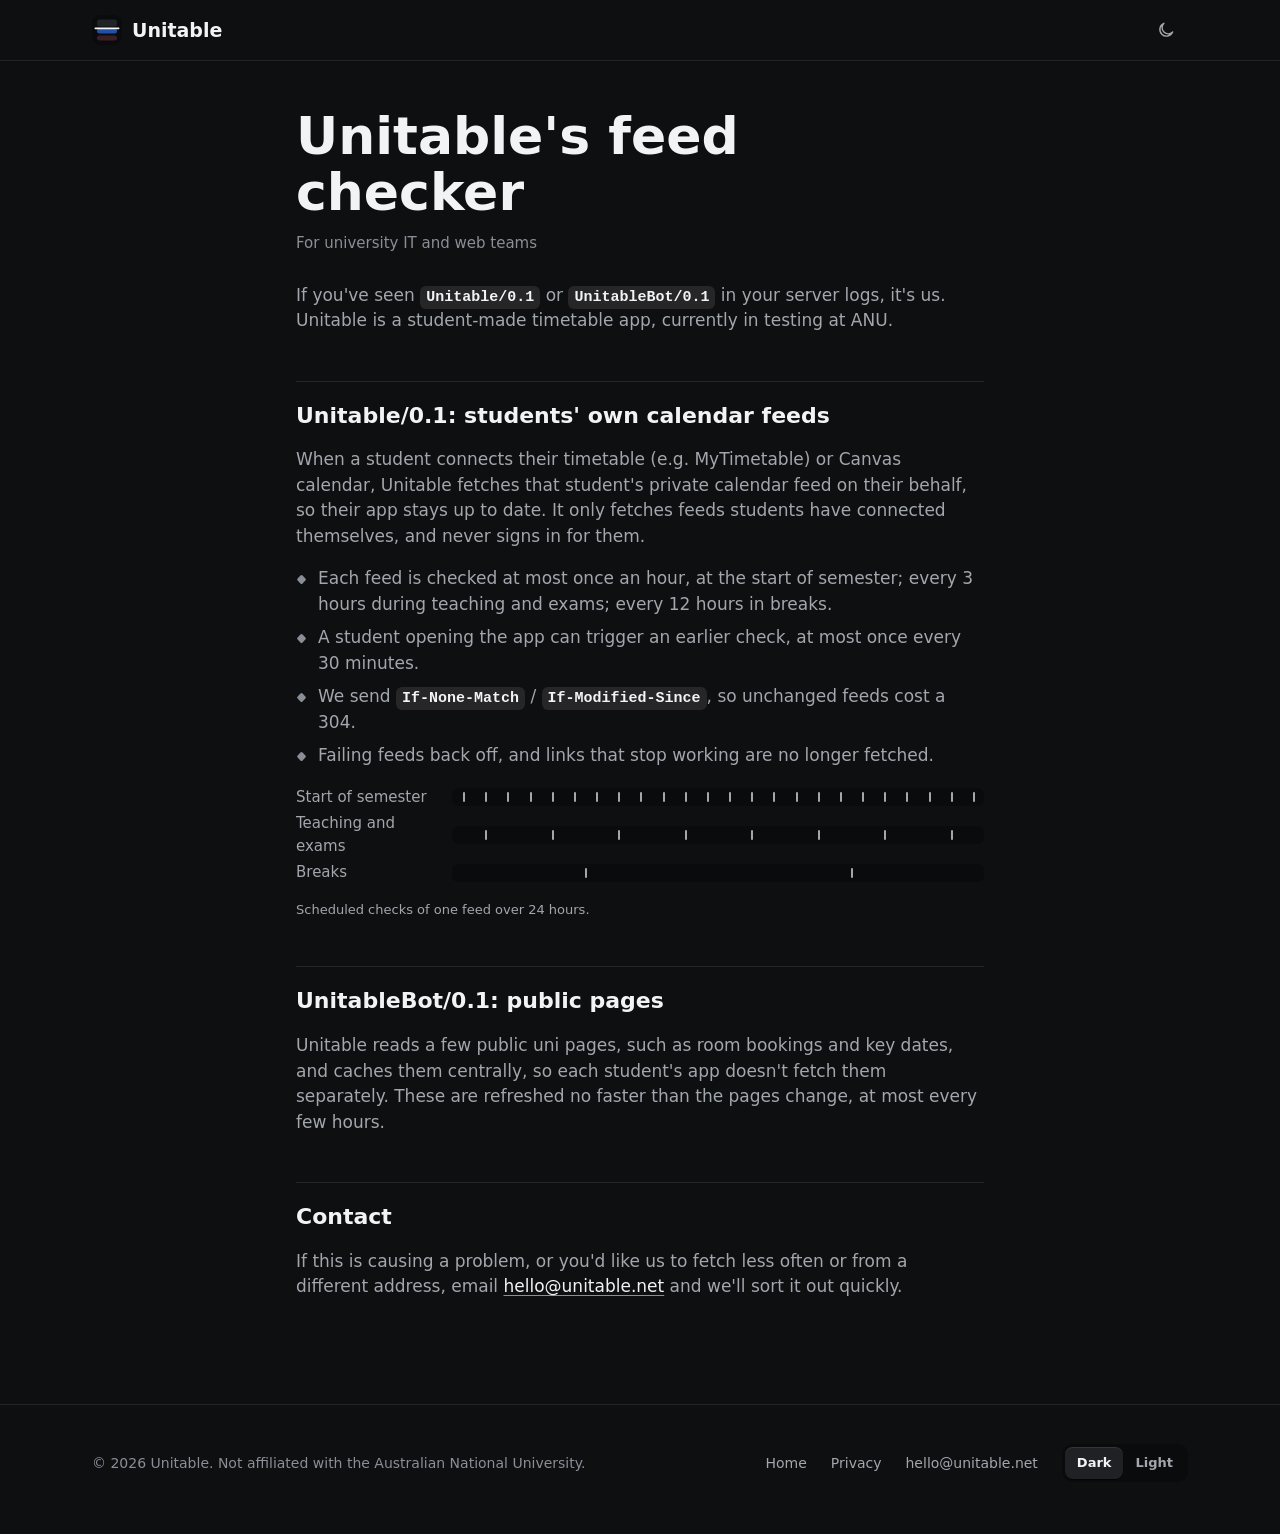
==== commit 9bb55fc6: "Site: fixes from an accessibility and behaviour audit - Closed class details and building lists are " ====
--- a/bot/index.html
+++ b/bot/index.html
@@ -5,6 +5,12 @@
 <meta name="viewport" content="width=device-width, initial-scale=1, viewport-fit=cover">
 <title>Unitable's feed checker</title>
 <meta name="description" content="What the Unitable and UnitableBot user agents are, how often they fetch, and how to contact us.">
+<meta property="og:title" content="Unitable's feed checker">
+<meta property="og:description" content="What the Unitable and UnitableBot user agents are, how often they fetch, and how to contact us.">
+<meta property="og:image" content="https://unitable.net/og.png">
+<meta property="og:site_name" content="Unitable">
+<meta property="og:locale" content="en_AU">
+<link rel="canonical" href="https://unitable.net/bot/">
 <meta name="theme-color" content="#0e0f11">
 <link rel="icon" href="/icon.svg" type="image/svg+xml">
 <link rel="apple-touch-icon" href="/apple-touch-icon.png">
--- a/assets/site.css
+++ b/assets/site.css
@@ -12,7 +12,7 @@
   --hair: rgba(255, 255, 255, 0.09);
   --ink: #f2f3f5;
   --ink2: #a2a6ad;
-  --ink3: #7a7e86;
+  --ink3: #8a8e96; /* app: #7A7E86, lifted to 4.5:1 on the sheet */
   --spent: #222327;
   --spent-ink: #878b92;
   --hatch: rgba(255, 255, 255, 0.09);
@@ -63,9 +63,9 @@
   --hair: rgba(13, 14, 16, 0.1);
   --ink: #0d0e10;
   --ink2: #5b5f66;
-  --ink3: #80848b;
+  --ink3: #666a71; /* app: #80848B, darkened to 4.5:1 on the ground */
   --spent: #d7d9dd;
-  --spent-ink: #6e727a;
+  --spent-ink: #585c63; /* app: #6E727A, darkened to 4.5:1 on spent */
   --hatch: rgba(13, 14, 16, 0.07);
   --hatch-edge: rgba(13, 14, 16, 0.11);
   --lip: rgba(255, 255, 255, 0.75);
@@ -146,10 +146,10 @@
   transition: transform var(--snap-ms) var(--snap), background-color 0.15s, color 0.15s;
 }
 .chip[aria-pressed="true"], .chip[aria-checked="true"] { background: var(--ink); color: var(--ground); }
-.chips { display: flex; gap: 8px; overflow-x: auto; scrollbar-width: none; padding: 2px; margin: -2px; }
+.chips { display: flex; gap: 8px; overflow-x: auto; scrollbar-width: none; padding: 6px; margin: -6px; }
 .chips::-webkit-scrollbar { display: none; }
 
-.inkcircle { display: grid; place-items: center; width: 40px; height: 40px; border-radius: 50%; background: var(--ink); color: var(--ground); flex: none; transition: transform var(--snap-ms) var(--snap); }
+.inkcircle { display: grid; place-items: center; width: 44px; height: 44px; border-radius: 50%; background: var(--ink); color: var(--ground); flex: none; transition: transform var(--snap-ms) var(--snap); }
 .inkcircle:active { transform: scale(0.92); }
 .inkcircle .icon { font-size: 18px; }
 
@@ -163,7 +163,7 @@
 .nav .links a { color: var(--ink2); text-decoration: none; font-size: 15px; font-weight: 500; padding: 8px 10px; border-radius: 8px; }
 .nav .links a:hover { color: var(--ink); }
 @media (min-width: 760px) { .nav .links { display: flex; } }
-.theme-btn { display: grid; place-items: center; width: 40px; height: 40px; border-radius: 10px; color: var(--ink2); }
+.theme-btn { display: grid; place-items: center; width: 44px; height: 44px; border-radius: 10px; color: var(--ink2); }
 .theme-btn:hover { color: var(--ink); background: var(--ghost); }
 .theme-btn .icon { font-size: 20px; }
 .theme-btn .sun { display: none; }
@@ -237,7 +237,7 @@
 .answer .c { color: var(--cink); }
 .answer .d { color: var(--ink2); }
 .answer .u { color: var(--urgent); }
-.answer-sub { font-size: 15px; color: var(--ink2); min-height: 1.3em; line-height: 1.3; }
+.answer-sub { font-size: 15px; color: var(--ink2); min-height: 1.3em; line-height: 1.3; font-variant-numeric: tabular-nums; }
 .answer-sub .c { color: var(--cink); }
 .answer-sub .u { color: var(--urgent); font-weight: 600; }
 
@@ -267,6 +267,8 @@
 .tlabel { position: absolute; left: -64px; width: 52px; top: 1px; text-align: right; font-size: 15px; font-weight: 600; line-height: 1.2; color: var(--ink); font-variant-numeric: tabular-nums; pointer-events: none; }
 .tlabel small { display: block; font-size: 12px; font-weight: 400; color: var(--ink3); }
 .tlabel.past { color: var(--ink3); }
+.tlabel { transition: opacity 0.15s; }
+.tlabel.hide { opacity: 0; }
 .day-end { padding: 8px 0 0 64px; font-size: 13px; color: var(--ink3); font-variant-numeric: tabular-nums; }
 
 /* Now line: 2 px ink with an ink time tab. */
@@ -300,10 +302,11 @@
 .hd .who { display: flex; gap: 4px; margin-top: 6px; }
 /* Inks: ahead (on course colour) and spent (on grey). */
 .hd.a .code { color: var(--cink); } .hd.a .act { color: var(--ink); } .hd.a .l2 { color: var(--ink2); }
-.live .hd.a .code, .live .hd.a .act { color: #fff; } .live .hd.a .l2 { color: rgba(255, 255, 255, 0.82); }
+.live .hd.a .code, .live .hd.a .act, .live .hd.a .l2 { color: #fff; }
 .hd.s .code { color: var(--cink); } .hd.s .act { color: var(--ink2); } .hd.s .l2 { color: var(--ink3); }
 .past .hd.s .code, .past .hd.s .act, .past .hd.s .l2 { color: var(--spent-ink); }
 .left-tag { position: absolute; right: 10px; z-index: 1; font-size: 12px; font-weight: 600; color: #fff; font-variant-numeric: tabular-nums; pointer-events: none; }
+.left-tag.top { color: var(--cink); }
 .slab .body { height: var(--bh); }
 .dt { height: 0; overflow: hidden; transition: height var(--move-ms) var(--move); position: relative; z-index: 1; }
 .dt-in { padding: 2px 10px 10px; display: grid; gap: 8px; opacity: 0; transition: opacity 0.12s; }
@@ -352,7 +355,7 @@
 
 /* Deadline stakes under the day. */
 .stakes { padding: 12px 0 6px; }
-.stakes h4 { margin: 8px 0 2px 64px; font-size: 13px; font-weight: 600; color: var(--ink2); }
+.stakes-h { margin: 8px 0 2px 64px; font-size: 13px; font-weight: 600; color: var(--ink2); }
 .stake { display: grid; grid-template-columns: 52px 22px minmax(0, 1fr) auto; gap: 0 10px; align-items: center; height: 40px; padding-right: 4px; font-size: 13px; }
 .stake .t { text-align: right; color: var(--urgent); font-weight: 600; font-variant-numeric: tabular-nums; }
 .stake .ti { white-space: nowrap; overflow: hidden; text-overflow: ellipsis; color: var(--ink2); }
@@ -364,7 +367,8 @@
 .tile { display: grid; place-items: center; width: var(--s, 22px); height: var(--s, 22px); border-radius: calc(var(--s, 22px) * 0.3); background: var(--fill); color: var(--cink); flex: none; transition: background-color 0.2s, color 0.2s, transform var(--snap-ms) var(--snap); }
 .tile .icon { font-size: calc(var(--s, 22px) * 0.6); stroke-width: 1.8; }
 .tile.soon { background: var(--ink); color: var(--ground); }
-.tile.urgent { background: var(--urgent); color: #fff; }
+.tile.urgent { background: var(--urgent); color: var(--ground); }
+:root[data-theme="light"] .tile.urgent { color: #fff; }
 .tile.done { background: var(--track); color: var(--ink3); }
 
 /* Tab bar */
@@ -376,7 +380,7 @@
 @media (max-width: 459px) { .tabbar { padding-bottom: 12px; } }
 
 /* Demo clock under the phone. */
-.clock { width: min(424px, 100%); display: grid; grid-template-columns: 40px 1fr; gap: 6px 12px; align-items: center; }
+.clock { width: min(424px, 100%); display: grid; grid-template-columns: 44px 1fr; gap: 6px 12px; align-items: center; }
 .clock .read { display: flex; justify-content: space-between; font-size: 13px; color: var(--ink3); grid-column: 2; }
 .clock .read b { color: var(--ink); font-weight: 600; font-variant-numeric: tabular-nums; white-space: nowrap; }
 .clock .inkcircle { grid-row: span 2; }
@@ -588,7 +592,7 @@
 footer { padding: 36px 0 48px; box-shadow: 0 -1px 0 var(--hair); font-size: 14px; color: var(--ink3); }
 footer .wrap { display: flex; flex-wrap: wrap; gap: 14px 24px; align-items: center; }
 footer .grow { flex: 1 1 260px; }
-footer a { color: var(--ink2); text-decoration: none; }
+footer a { color: var(--ink2); text-decoration: none; display: inline-block; padding: 12px 0; }
 footer a:hover { color: var(--ink); }
 .theme-seg { display: inline-grid; grid-auto-flow: column; background: var(--track); border-radius: 10px; padding: 3px; }
 .theme-seg button { min-height: 32px; padding: 0 12px; border-radius: 8px; font-size: 13px; font-weight: 600; color: var(--ink2); }
@@ -639,3 +643,15 @@
   html { scroll-behavior: auto; }
 }
 @media (prefers-reduced-motion: no-preference) { html { scroll-behavior: smooth; } }
+
+/* ---------- Audit fixes: focus and hit areas ---------- */
+
+/* Focus rings inside clipped surfaces sit just inside the control. */
+.group :focus-visible, .tabbar a:focus-visible, .bld > button:focus-visible, .more:focus-visible { outline-offset: -3px; }
+/* Week taps scroll the phone's top to just under the sticky nav. */
+#today-demo { scroll-margin-top: 72px; }
+/* Every control gets at least a 44 pt tall hit area, without changing how it looks. */
+:where(.chip, .ghost, .btn.small, .person, .theme-seg button) { position: relative; }
+.chip::after, .ghost::after, .btn.small::after, .person::after, .theme-seg button::after, .seg button::after {
+  content: ""; position: absolute; left: 0; right: 0; top: 50%; height: 44px; transform: translateY(-50%);
+}
